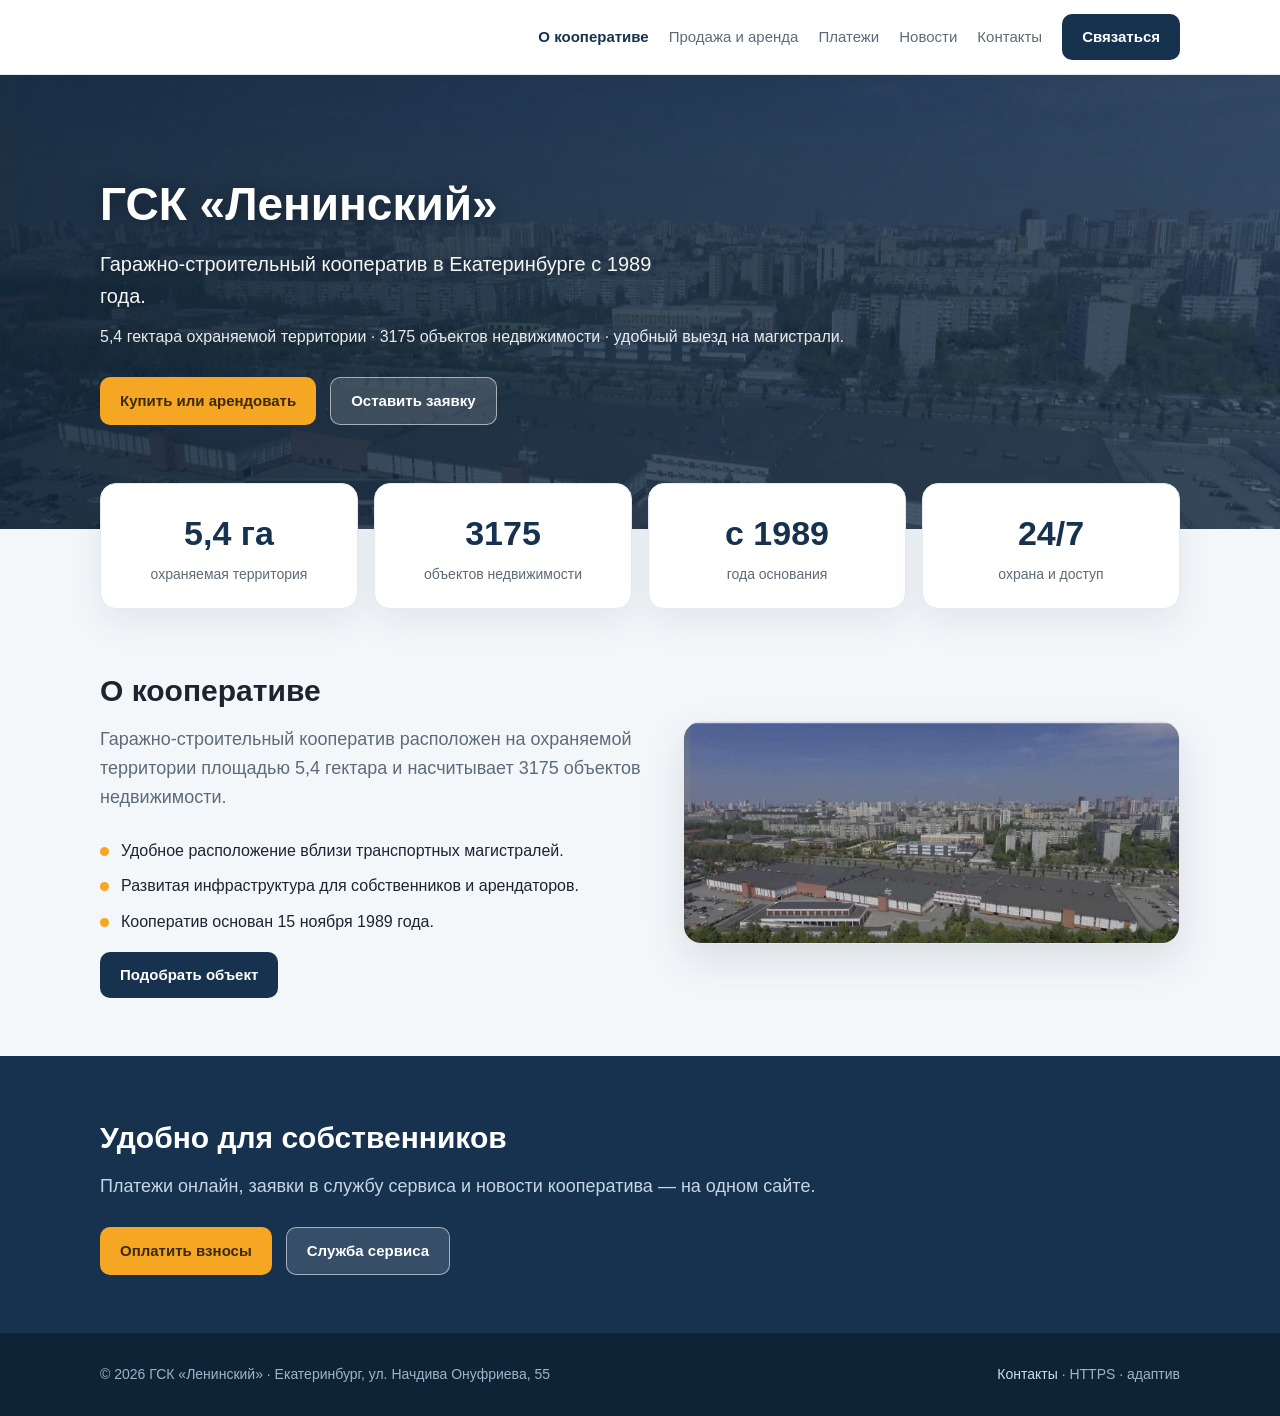
==== index.html @ ba2df20b "ГСК Ленинский — демо сайта (рестайл, реальные данные)" ====
<!DOCTYPE html>
<html lang="ru">
<head>
<meta charset="utf-8"><meta name="viewport" content="width=device-width, initial-scale=1">
<meta name="robots" content="noindex">
<title>ГСК «Ленинский» — гаражно-строительный кооператив в Екатеринбурге</title>
<link rel="stylesheet" href="leningsk.css">
</head>
<body>
<header><div class="wrap nav">
  <a class="brand" href="index.html"><img src="len-logo.png" alt="ГСК Ленинский"></a>
  <div class="links"><a href="index.html" class="active">О кооперативе</a><a href="len-prodazha.html">Продажа и аренда</a><a href="len-platezhi.html">Платежи</a><a href="len-novosti.html">Новости</a><a href="len-kontakty.html">Контакты</a></div>
  <a class="btn nv" href="len-kontakty.html">Связаться</a>
</div></header>

<div class="hero"><div class="wrap">
  <h1>ГСК «Ленинский»</h1>
  <p>Гаражно-строительный кооператив в Екатеринбурге с 1989 года.</p>
  <div class="sub">5,4 гектара охраняемой территории · 3175 объектов недвижимости · удобный выезд на магистрали.</div>
  <div class="cta"><a class="btn" href="len-prodazha.html">Купить или арендовать</a><a class="btn gh" href="len-kontakty.html">Оставить заявку</a></div>
</div></div>

<div class="stats"><div class="wrap"><div class="grid">
  <div class="stat"><b>5,4 га</b><span>охраняемая территория</span></div>
  <div class="stat"><b>3175</b><span>объектов недвижимости</span></div>
  <div class="stat"><b>с 1989</b><span>года основания</span></div>
  <div class="stat"><b>24/7</b><span>охрана и доступ</span></div>
</div></div></div>

<section><div class="wrap two">
  <div>
    <h2>О кооперативе</h2>
    <p class="lead">Гаражно-строительный кооператив расположен на охраняемой территории площадью 5,4 гектара и насчитывает 3175 объектов недвижимости.</p>
    <div class="feat"><span class="d"></span><div>Удобное расположение вблизи транспортных магистралей.</div></div>
    <div class="feat"><span class="d"></span><div>Развитая инфраструктура для собственников и арендаторов.</div></div>
    <div class="feat"><span class="d"></span><div>Кооператив основан 15 ноября 1989 года.</div></div>
    <div style="margin-top:18px"><a class="btn nv" href="len-prodazha.html">Подобрать объект</a></div>
  </div>
  <img src="len-aerial.jpg" alt="Комплекс ГСК «Ленинский» с высоты">
</div></section>

<section class="pay"><div class="wrap">
  <h2>Удобно для собственников</h2>
  <p class="lead">Платежи онлайн, заявки в службу сервиса и новости кооператива — на одном сайте.</p>
  <div style="display:flex;gap:14px;flex-wrap:wrap"><a class="btn" href="len-platezhi.html">Оплатить взносы</a><a class="btn gh" href="len-kontakty.html">Служба сервиса</a></div>
</div></section>

<footer><div class="wrap">
  <div>© 2026 ГСК «Ленинский» · Екатеринбург, ул. Начдива Онуфриева, 55</div>
  <div><a href="len-kontakty.html">Контакты</a> · HTTPS · адаптив</div>
</div></footer>
</body></html>
---- leningsk.css ----
:root{--navy:#16324e;--navy-d:#0e2336;--amber:#f5a623;--amber-d:#d98a06;--ink:#1a2530;--muted:#5d6b78;--bg:#f4f7fa;--card:#fff;--line:#e3ebf2}
*{box-sizing:border-box;margin:0;padding:0}
body{font-family:-apple-system,"Segoe UI",Roboto,Helvetica,Arial,sans-serif;color:var(--ink);background:var(--bg);line-height:1.6}
a{color:inherit;text-decoration:none}img{display:block;max-width:100%}
.wrap{max-width:1120px;margin:0 auto;padding:0 20px}
header{position:sticky;top:0;z-index:20;background:rgba(255,255,255,.92);backdrop-filter:blur(10px);border-bottom:1px solid var(--line)}
.nav{display:flex;align-items:center;gap:20px;height:74px}
.brand img{height:42px;width:auto}
.links{display:flex;gap:20px;margin-left:auto}.links a{color:var(--muted);font-weight:500;font-size:15px}
.links a:hover,.links a.active{color:var(--navy)}.links a.active{font-weight:700}
.btn{display:inline-flex;align-items:center;gap:8px;background:var(--amber);color:#3a2a05;font-weight:700;padding:11px 20px;border-radius:10px;border:0;cursor:pointer;transition:.15s;font-size:15px}
.btn:hover{background:var(--amber-d)}
.btn.nv{background:var(--navy);color:#fff}.btn.nv:hover{background:var(--navy-d)}
.btn.gh{background:rgba(255,255,255,.14);color:#fff;border:1px solid rgba(255,255,255,.55)}
.btn.lt{background:#eef3f8;color:var(--navy)}
.hero{position:relative;color:#fff;padding:104px 0;background:linear-gradient(115deg,rgba(14,35,54,.86),rgba(22,50,78,.64)),url('len-aerial.jpg') center/cover}
.hero h1{font-size:46px;line-height:1.1;font-weight:800;max-width:760px;text-shadow:0 2px 18px rgba(0,0,0,.4)}
.hero p{font-size:20px;opacity:.95;margin:18px 0 12px;max-width:600px;text-shadow:0 1px 10px rgba(0,0,0,.35)}
.hero .sub{font-size:16px;opacity:.9;margin-bottom:28px}
.hero .cta{display:flex;gap:14px;flex-wrap:wrap}
.phead{position:relative;color:#fff;padding:62px 0;background:linear-gradient(115deg,rgba(14,35,54,.9),rgba(22,50,78,.72)),url('len-aerial.jpg') center/cover}
.phead h1{font-size:38px;font-weight:800}
.phead p{opacity:.92;margin-top:6px;max-width:640px}
.stats{margin-top:-46px;position:relative;z-index:5}
.stats .grid{display:grid;grid-template-columns:repeat(4,1fr);gap:16px}
.stat{background:var(--card);border:1px solid var(--line);border-radius:16px;padding:22px;text-align:center;box-shadow:0 14px 34px rgba(22,50,78,.08)}
.stat b{display:block;font-size:34px;font-weight:800;color:var(--navy)}.stat span{color:var(--muted);font-size:14px}
section{padding:58px 0}
h2{font-size:30px;font-weight:800;margin-bottom:10px}
.lead{color:var(--muted);font-size:18px;max-width:720px;margin-bottom:26px}
.two{display:grid;grid-template-columns:1.05fr .95fr;gap:34px;align-items:center}
.two img{border-radius:18px;border:1px solid var(--line);box-shadow:0 16px 40px rgba(22,50,78,.12)}
.feat{display:flex;gap:12px;margin:10px 0}.feat .d{min-width:9px;height:9px;border-radius:50%;background:var(--amber);margin-top:9px}
.cards{display:grid;grid-template-columns:repeat(auto-fit,minmax(240px,1fr));gap:18px}
.ncard{background:var(--card);border:1px solid var(--line);border-radius:16px;overflow:hidden}
.ncard img{height:160px;width:100%;object-fit:cover}
.ncard .b{padding:18px}.ncard .dt{color:var(--amber-d);font-size:13px;font-weight:600}
.ncard h3{font-size:18px;margin:4px 0 6px}.ncard p{color:var(--muted);font-size:15px}
.pay{background:var(--navy);color:#fff}.pay h2{color:#fff}.pay .lead{color:#c6d6e6}
.steps{display:grid;grid-template-columns:repeat(auto-fit,minmax(220px,1fr));gap:16px;margin-bottom:24px}
.step{background:rgba(255,255,255,.06);border:1px solid rgba(255,255,255,.16);border-radius:14px;padding:20px}
.step b{color:var(--amber);font-size:22px}
.contact{display:grid;grid-template-columns:1fr 1fr;gap:30px}
.form,.box{background:var(--card);border:1px solid var(--line);border-radius:18px;padding:26px}
.form label{display:block;font-weight:600;font-size:14px;margin:13px 0 6px}
.form input,.form textarea{width:100%;padding:12px 14px;border:1px solid var(--line);border-radius:10px;font:inherit;background:#fbfdff}
.form input:focus,.form textarea:focus{outline:2px solid var(--amber);border-color:var(--amber)}
.consent{display:flex;gap:8px;align-items:flex-start;margin:13px 0;font-size:13px;color:var(--muted)}.consent input{width:auto;margin-top:3px}
.form .btn{width:100%;justify-content:center;margin-top:6px;padding:14px;font-size:16px}
.box h3{font-size:19px;color:var(--navy);margin-bottom:10px}
.box .ph{display:block;font-size:18px;font-weight:700;margin:3px 0}
.box .req{font-size:12.5px;color:var(--muted);line-height:1.7;margin-top:12px;border-top:1px solid var(--line);padding-top:12px}
.mbtns{display:flex;gap:10px;margin-top:12px;flex-wrap:wrap}
footer{background:var(--navy-d);color:#9fb4c8;padding:30px 0;font-size:14px}
footer .wrap{display:flex;gap:16px;flex-wrap:wrap;justify-content:space-between;align-items:center}
footer a{color:#cdddf0}
@media(max-width:820px){.hero h1{font-size:32px}.phead h1{font-size:28px}.stats .grid{grid-template-columns:1fr 1fr}.two,.contact{grid-template-columns:1fr}.links{display:none}}
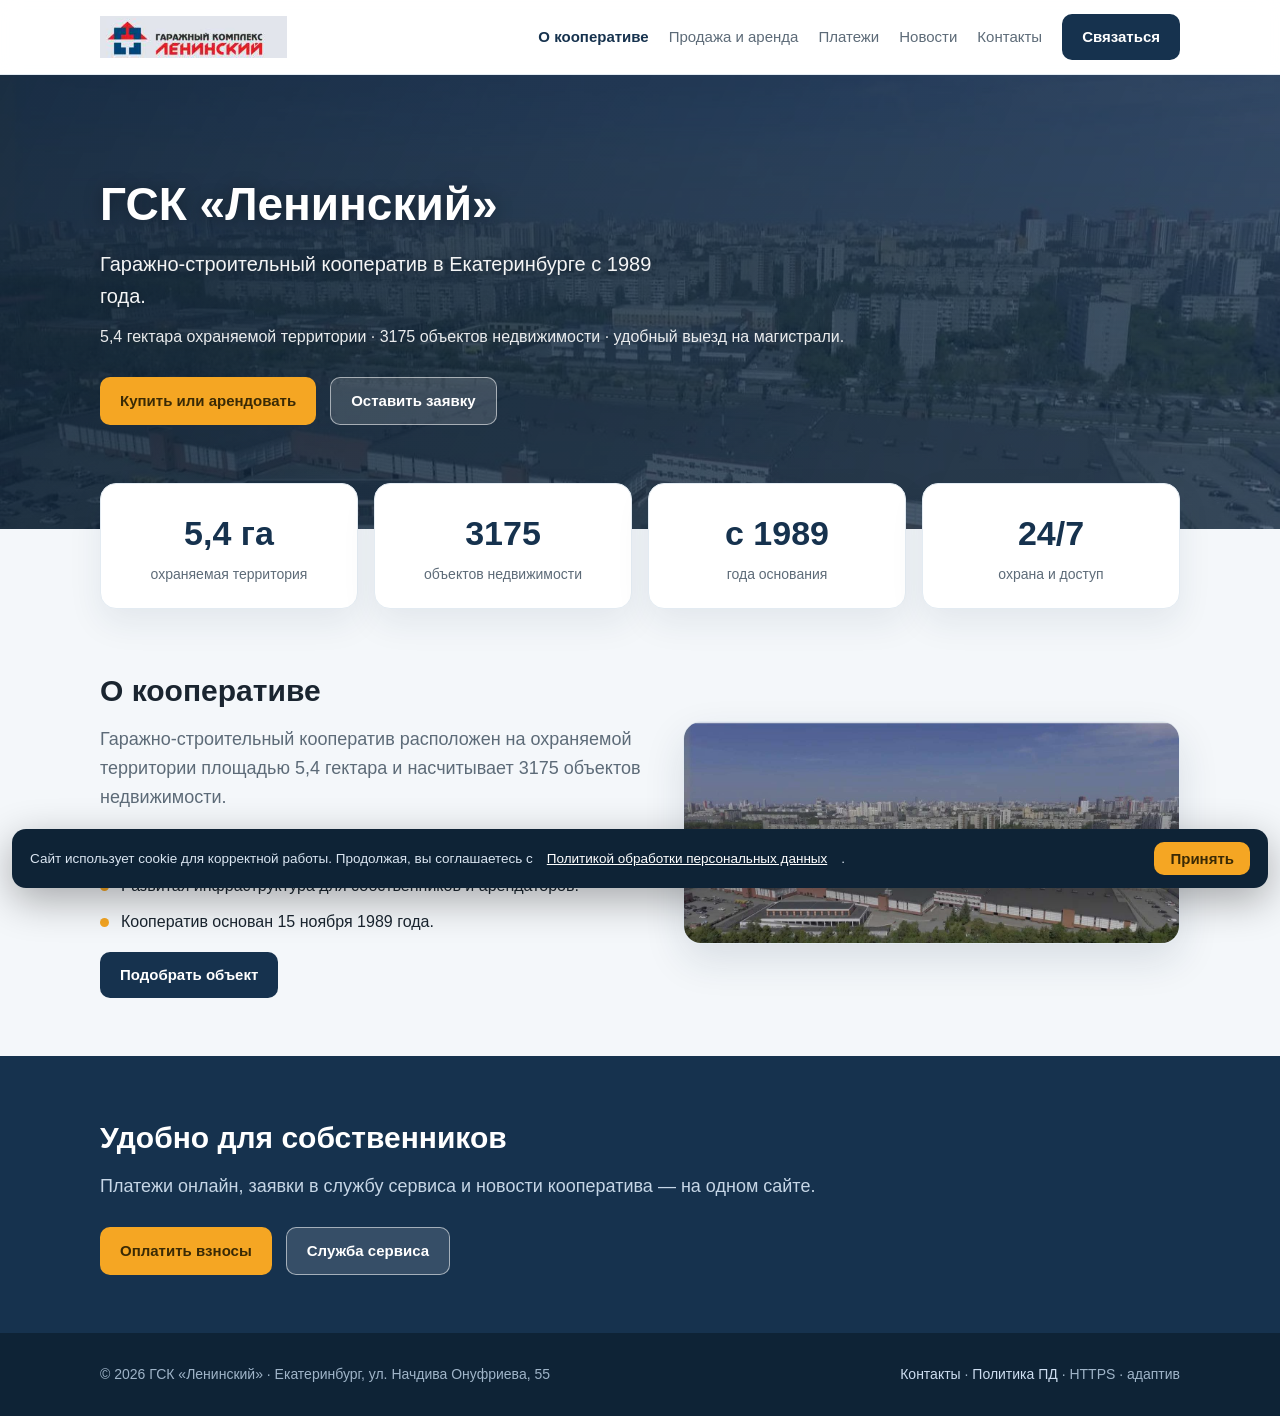
==== commit 85f3e8fa: "Бургер-меню, рабочая форма, Политика ПД + cookie, фавикон, цветной логотип" ====
--- a/index.html
+++ b/index.html
@@ -1,16 +1,15 @@
 <!DOCTYPE html>
 <html lang="ru">
 <head>
-<meta charset="utf-8"><meta name="viewport" content="width=device-width, initial-scale=1">
-<meta name="robots" content="noindex">
+<meta charset="utf-8"><meta name="viewport" content="width=device-width, initial-scale=1"><meta name="robots" content="noindex">
 <title>ГСК «Ленинский» — гаражно-строительный кооператив в Екатеринбурге</title>
-<link rel="stylesheet" href="leningsk.css">
+<link rel="stylesheet" href="leningsk.css"><link rel="icon" href="favicon.png"><script src="leningsk.js" defer></script>
 </head>
 <body>
 <header><div class="wrap nav">
   <a class="brand" href="index.html"><img src="len-logo.png" alt="ГСК Ленинский"></a>
   <div class="links"><a href="index.html" class="active">О кооперативе</a><a href="len-prodazha.html">Продажа и аренда</a><a href="len-platezhi.html">Платежи</a><a href="len-novosti.html">Новости</a><a href="len-kontakty.html">Контакты</a></div>
-  <a class="btn nv" href="len-kontakty.html">Связаться</a>
+  <button class="burger" aria-label="Меню" onclick="lenBurger(this)"><span></span><span></span><span></span></button><a class="btn nv" href="len-kontakty.html">Связаться</a>
 </div></header>
 
 <div class="hero"><div class="wrap">
@@ -47,6 +46,6 @@
 
 <footer><div class="wrap">
   <div>© 2026 ГСК «Ленинский» · Екатеринбург, ул. Начдива Онуфриева, 55</div>
-  <div><a href="len-kontakty.html">Контакты</a> · HTTPS · адаптив</div>
+  <div><a href="len-kontakty.html">Контакты</a> · <a href="len-politika.html">Политика ПД</a> · HTTPS · адаптив</div>
 </div></footer>
 </body></html>
--- a/leningsk.css
+++ b/leningsk.css
@@ -54,4 +54,8 @@
 footer{background:var(--navy-d);color:#9fb4c8;padding:30px 0;font-size:14px}
 footer .wrap{display:flex;gap:16px;flex-wrap:wrap;justify-content:space-between;align-items:center}
 footer a{color:#cdddf0}
-@media(max-width:820px){.hero h1{font-size:32px}.phead h1{font-size:28px}.stats .grid{grid-template-columns:1fr 1fr}.two,.contact{grid-template-columns:1fr}.links{display:none}}
+.burger{display:none;flex-direction:column;gap:5px;background:none;border:0;cursor:pointer;padding:9px;margin-left:auto}
+.burger span{width:24px;height:2px;background:var(--navy);border-radius:2px;display:block}
+.cookie{position:fixed;left:12px;right:12px;bottom:12px;z-index:60;background:var(--navy-d);color:#dbe6f2;padding:13px 18px;border-radius:14px;font-size:13.5px;display:flex;gap:14px;align-items:center;flex-wrap:wrap;box-shadow:0 12px 40px rgba(0,0,0,.32)}
+.cookie a{color:#fff;text-decoration:underline}.cookie .btn{margin-left:auto;padding:8px 16px}
+@media(max-width:820px){.hero h1{font-size:32px}.phead h1{font-size:28px}.stats .grid{grid-template-columns:1fr 1fr}.two,.contact,.obj{grid-template-columns:1fr}.burger{display:flex}.links{position:absolute;top:74px;left:0;right:0;background:#fff;border-bottom:1px solid var(--line);flex-direction:column;gap:0;padding:6px 0;display:none}.links.open{display:flex}.links a{padding:12px 20px}}
